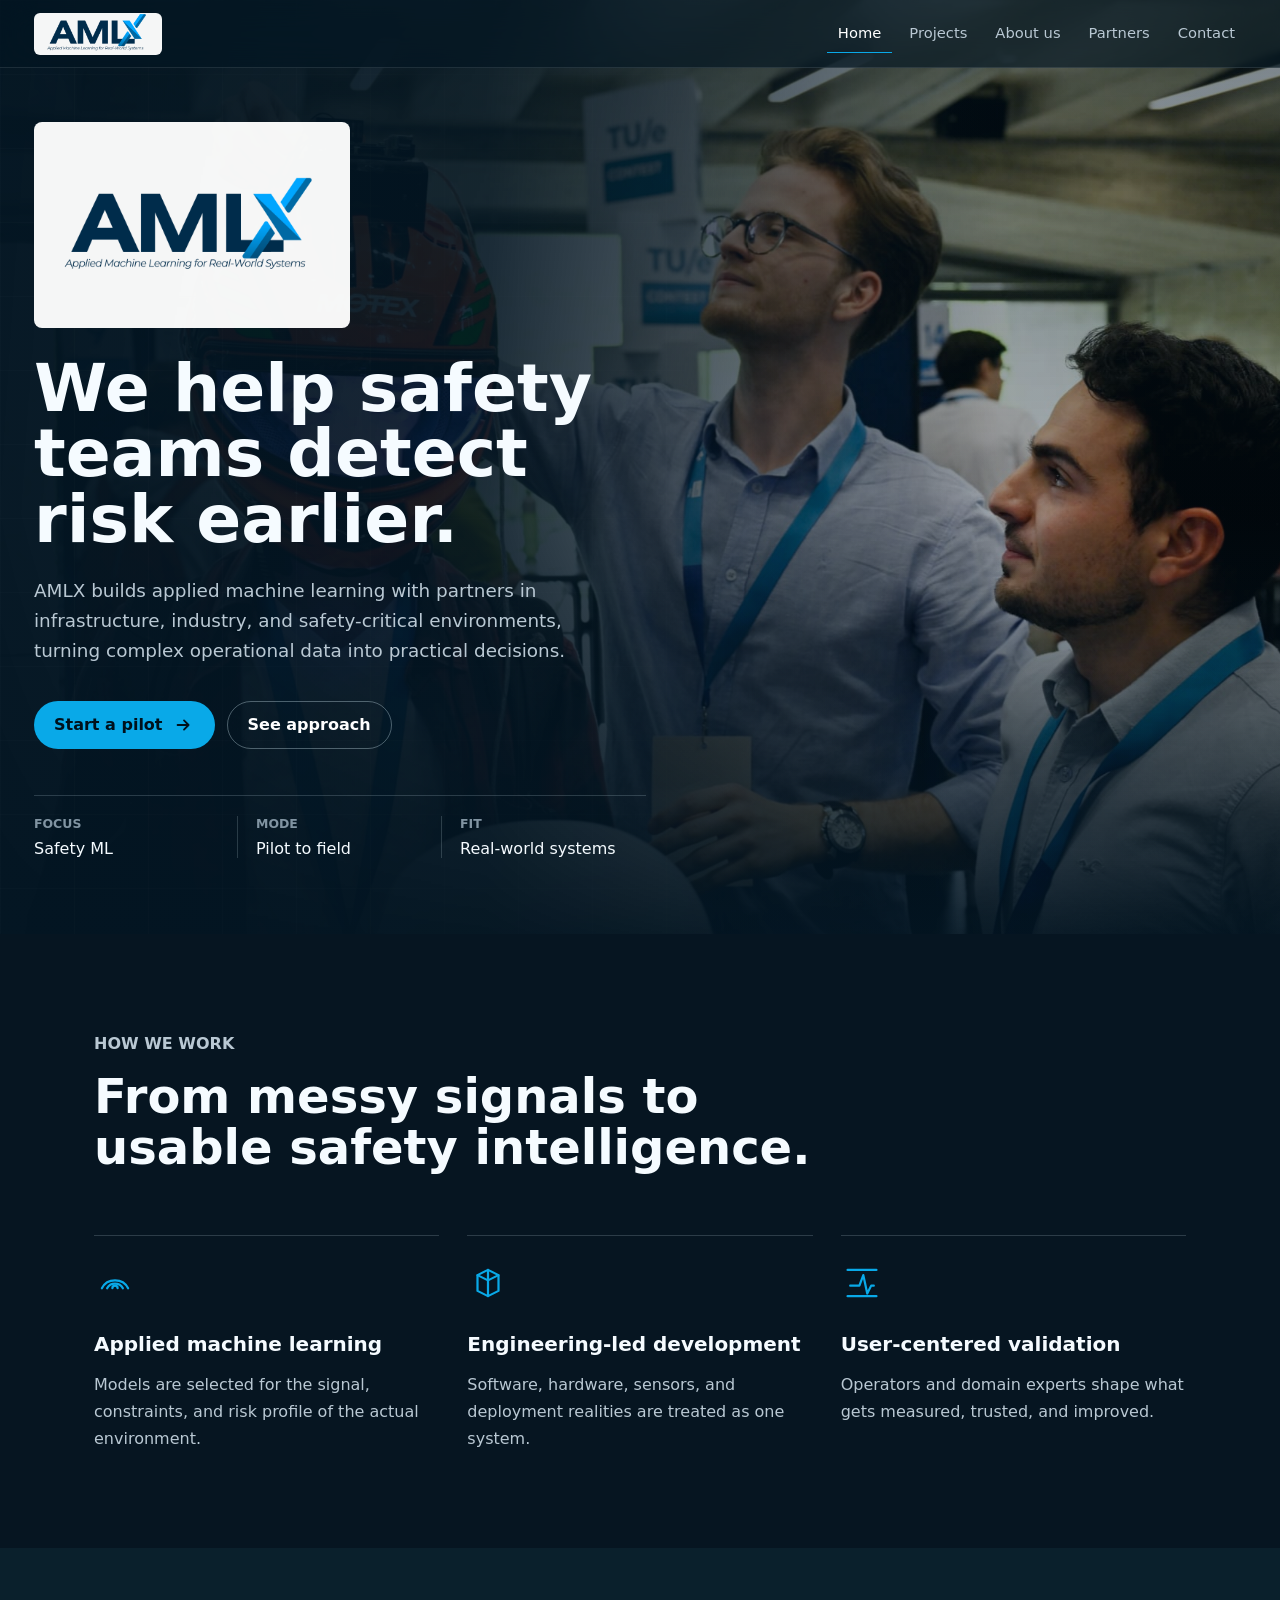
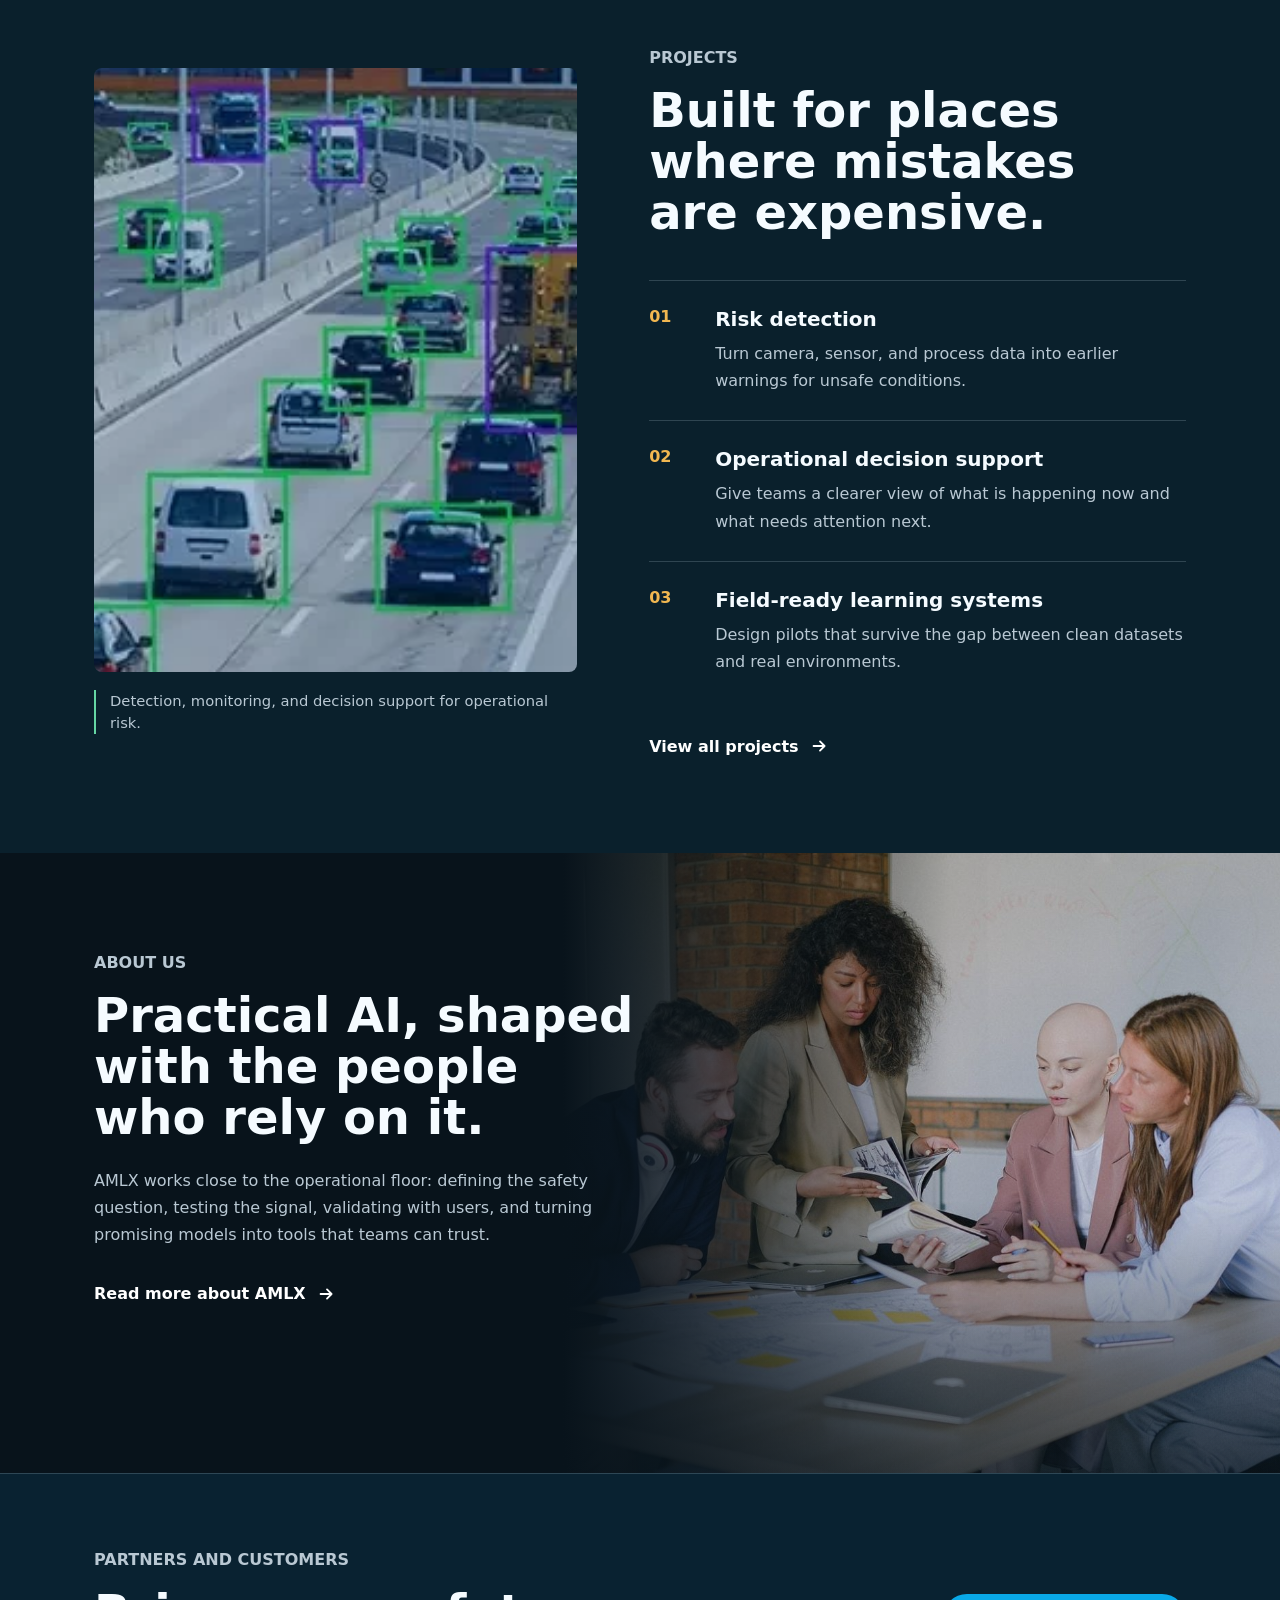
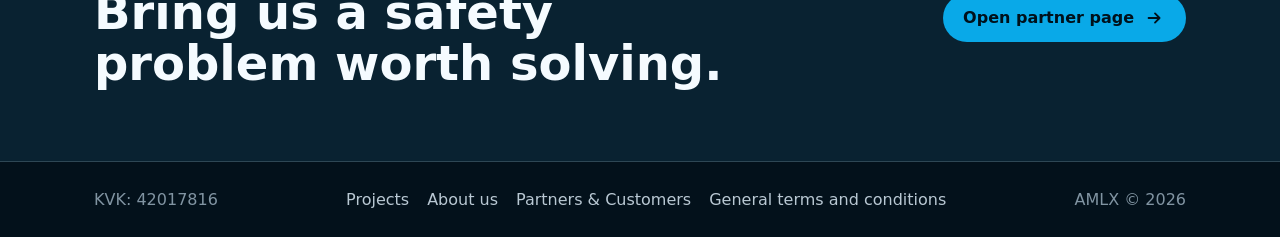
==== index.html @ 36813e6c "Initial website upload" ====
<!doctype html>
<html lang="en">
  <head>
    <meta charset="utf-8" />
    <meta name="viewport" content="width=device-width, initial-scale=1" />
    <title>AMLX - Applied machine learning for real-world systems</title>
    <meta
      name="description"
      content="AMLX helps infrastructure, industry, and safety teams turn operational data into practical machine learning systems."
    />
    <link rel="icon" href="assets/amlx-logo.png" type="image/png" />
    <link rel="stylesheet" href="styles.css?v=4" />
  </head>
  <body>
    <header class="site-header" data-header>
      <a class="brand" href="index.html" aria-label="AMLX home">
        <span class="brand__matte">
          <img src="assets/amlx-logo.png" alt="AMLX" />
        </span>
      </a>
      <nav class="site-nav" aria-label="Primary navigation">
        <a class="is-active" href="index.html">Home</a>
        <a href="projects.html">Projects</a>
        <a href="about.html">About us</a>
        <a href="partners.html">Partners</a>
        <a href="partners.html#contact">Contact</a>
      </nav>
      <a class="mobile-partner-link" href="partners.html">Partners</a>
    </header>

    <main>
      <section class="hero" aria-labelledby="hero-title">
        <div class="hero__media" data-hero-media></div>
        <div class="hero__shade"></div>
        <div class="hero__scan" aria-hidden="true"></div>

        <div class="hero__content">
          <div class="hero__logo" data-reveal>
            <img src="assets/amlx-logo.png" alt="AMLX - Applied Machine Learning for Real-World Systems" />
          </div>
          <h1 id="hero-title" data-reveal>We help safety teams detect risk earlier.</h1>
          <p class="hero__mission" data-reveal>
            AMLX builds applied machine learning with partners in infrastructure, industry, and
            safety-critical environments, turning complex operational data into practical decisions.
          </p>
          <div class="hero__actions" data-reveal>
            <a class="button button--primary" href="partners.html">
              Start a pilot
              <svg aria-hidden="true" viewBox="0 0 24 24">
                <path d="M5 12h12m-5-5 5 5-5 5" />
              </svg>
            </a>
            <a class="button button--ghost" href="#work">See approach</a>
          </div>
          <dl class="hero__proof" data-reveal>
            <div>
              <dt>Focus</dt>
              <dd>Safety ML</dd>
            </div>
            <div>
              <dt>Mode</dt>
              <dd>Pilot to field</dd>
            </div>
            <div>
              <dt>Fit</dt>
              <dd>Real-world systems</dd>
            </div>
          </dl>
        </div>
      </section>

      <section class="section section--work" id="work" aria-labelledby="work-title">
        <div class="section__inner">
          <div class="section__heading" data-reveal>
            <p class="eyebrow">How we work</p>
            <h2 id="work-title">From messy signals to usable safety intelligence.</h2>
          </div>

          <div class="principles">
            <article class="principle" data-reveal>
              <div class="principle__icon" aria-hidden="true">
                <svg viewBox="0 0 32 32">
                  <path d="M6 20c4-8 16-8 20 0" />
                  <path d="M10 20c2.4-4.8 9.6-4.8 12 0" />
                  <path d="M14 20a2 2 0 0 1 4 0" />
                </svg>
              </div>
              <h3>Applied machine learning</h3>
              <p>Models are selected for the signal, constraints, and risk profile of the actual environment.</p>
            </article>

            <article class="principle" data-reveal>
              <div class="principle__icon" aria-hidden="true">
                <svg viewBox="0 0 32 32">
                  <path d="M8 22V10l8-4 8 4v12l-8 4-8-4Z" />
                  <path d="M16 6v20" />
                  <path d="m8 10 8 4 8-4" />
                </svg>
              </div>
              <h3>Engineering-led development</h3>
              <p>Software, hardware, sensors, and deployment realities are treated as one system.</p>
            </article>

            <article class="principle" data-reveal>
              <div class="principle__icon" aria-hidden="true">
                <svg viewBox="0 0 32 32">
                  <path d="M7 18h7l3-8 3 14 3-6h2" />
                  <path d="M5 26h22" />
                  <path d="M5 6h22" />
                </svg>
              </div>
              <h3>User-centered validation</h3>
              <p>Operators and domain experts shape what gets measured, trusted, and improved.</p>
            </article>
          </div>
        </div>
      </section>

      <section class="section section--systems" id="projects" aria-labelledby="projects-title">
        <div class="section__inner systems-grid">
          <figure class="systems-visual" data-reveal>
            <img src="assets/road-detection.webp" alt="Traffic scene with machine-learning object detection boxes" />
            <figcaption>Detection, monitoring, and decision support for operational risk.</figcaption>
          </figure>

          <div class="systems-copy">
            <p class="eyebrow" data-reveal>Projects</p>
            <h2 id="projects-title" data-reveal>Built for places where mistakes are expensive.</h2>
            <div class="system-list">
              <article data-reveal>
                <span>01</span>
                <div>
                  <h3>Risk detection</h3>
                  <p>Turn camera, sensor, and process data into earlier warnings for unsafe conditions.</p>
                </div>
              </article>
              <article data-reveal>
                <span>02</span>
                <div>
                  <h3>Operational decision support</h3>
                  <p>Give teams a clearer view of what is happening now and what needs attention next.</p>
                </div>
              </article>
              <article data-reveal>
                <span>03</span>
                <div>
                  <h3>Field-ready learning systems</h3>
                  <p>Design pilots that survive the gap between clean datasets and real environments.</p>
                </div>
              </article>
            </div>
            <div class="section-link" data-reveal>
              <a href="projects.html">
                View all projects
                <svg aria-hidden="true" viewBox="0 0 24 24">
                  <path d="M5 12h12m-5-5 5 5-5 5" />
                </svg>
              </a>
            </div>
          </div>
        </div>
      </section>

      <section class="section section--about" id="about" aria-labelledby="about-title">
        <div class="about-media" data-reveal>
          <img src="assets/team-workshop.jpg" alt="Team reviewing project material around a table" />
        </div>
        <div class="section__inner about-copy">
          <p class="eyebrow" data-reveal>About us</p>
          <h2 id="about-title" data-reveal>Practical AI, shaped with the people who rely on it.</h2>
          <p data-reveal>
            AMLX works close to the operational floor: defining the safety question, testing the signal,
            validating with users, and turning promising models into tools that teams can trust.
          </p>
          <div class="section-link" data-reveal>
            <a href="about.html">
              Read more about AMLX
              <svg aria-hidden="true" viewBox="0 0 24 24">
                <path d="M5 12h12m-5-5 5 5-5 5" />
              </svg>
            </a>
          </div>
        </div>
      </section>

      <section class="section section--cta" aria-labelledby="cta-title">
        <div class="section__inner cta-row" data-reveal>
          <div>
            <p class="eyebrow">Partners and customers</p>
            <h2 id="cta-title">Bring us a safety problem worth solving.</h2>
          </div>
          <a class="button button--primary" href="partners.html">
            Open partner page
            <svg aria-hidden="true" viewBox="0 0 24 24">
              <path d="M5 12h12m-5-5 5 5-5 5" />
            </svg>
          </a>
        </div>
      </section>
    </main>

    <footer class="site-footer">
      <div class="footer__inner">
        <p>KVK: 42017816</p>
        <nav aria-label="Footer navigation">
          <a href="projects.html">Projects</a>
          <a href="about.html">About us</a>
          <a href="partners.html">Partners & Customers</a>
          <a href="https://amlx.nl/wp-content/uploads/go-x/u/ba1bdc76-27a0-4591-be7f-040c24e2b5a5/AMLX-general-terms-and-conditions.pdf">General terms and conditions</a>
        </nav>
        <p>AMLX © 2026</p>
      </div>
    </footer>

    <script src="script.js?v=4"></script>
  </body>
</html>
---- styles.css ----
:root {
  --ink: #f5fbff;
  --muted: #b9c8d3;
  --quiet: #8194a2;
  --navy: #031522;
  --deep: #061a28;
  --panel: #0b2332;
  --panel-strong: #0f2e3e;
  --line: rgba(214, 236, 246, 0.18);
  --line-strong: rgba(214, 236, 246, 0.34);
  --cyan: #09a9e8;
  --cyan-dark: #0274a8;
  --green: #65d6a4;
  --amber: #f1b751;
  --white: #ffffff;
  --header-height: 68px;
  --header-small: 52px;
}

* {
  box-sizing: border-box;
}

html {
  scroll-behavior: smooth;
}

body {
  margin: 0;
  background: var(--navy);
  color: var(--ink);
  font-family: "Segoe UI", Inter, ui-sans-serif, system-ui, -apple-system, BlinkMacSystemFont, sans-serif;
  letter-spacing: 0;
  overflow-x: hidden;
}

img,
svg {
  display: block;
}

img {
  max-width: 100%;
}

a {
  color: inherit;
  text-decoration: none;
}

button,
input,
select,
textarea {
  font: inherit;
  letter-spacing: 0;
}

button {
  border: 0;
}

:focus-visible {
  outline: 2px solid var(--green);
  outline-offset: 4px;
}

.site-header {
  align-items: center;
  backdrop-filter: blur(18px);
  background: rgba(3, 21, 34, 0.64);
  border-bottom: 1px solid rgba(255, 255, 255, 0.1);
  display: flex;
  gap: 24px;
  height: var(--header-height);
  justify-content: space-between;
  left: 0;
  padding: 10px 34px;
  position: fixed;
  right: 0;
  top: 0;
  transition: height 220ms ease, padding 220ms ease, background 220ms ease;
  z-index: 20;
}

.site-header.is-scrolled {
  background: rgba(3, 21, 34, 0.92);
  height: var(--header-small);
  padding-bottom: 6px;
  padding-top: 6px;
}

.brand {
  align-items: center;
  display: inline-flex;
  flex: 0 0 auto;
}

.brand__matte {
  align-items: center;
  background: rgba(255, 255, 255, 0.96);
  border-radius: 6px;
  display: inline-flex;
  height: 42px;
  justify-content: center;
  overflow: hidden;
  padding: 5px 8px;
  transition: height 220ms ease, width 220ms ease;
  width: 128px;
}

.site-header.is-scrolled .brand__matte {
  height: 34px;
  width: 104px;
}

.brand img {
  height: auto;
  width: 112px;
}

.site-header.is-scrolled .brand img {
  width: 92px;
}

.site-nav {
  align-items: center;
  display: flex;
  gap: 6px;
  white-space: nowrap;
}

.site-nav a {
  border-bottom: 1px solid transparent;
  color: var(--muted);
  font-size: 0.92rem;
  line-height: 1;
  padding: 12px 11px;
  transition: color 180ms ease, border-color 180ms ease, background 180ms ease;
}

.site-nav a:hover,
.site-nav a.is-active {
  border-color: var(--cyan);
  color: var(--white);
}

.mobile-partner-link {
  display: none;
}

.hero {
  isolation: isolate;
  min-height: 84svh;
  overflow: hidden;
  position: relative;
}

.hero__media,
.subhero__media {
  background-image: url("assets/hero-safety-ml.jpg");
  background-position: 47% 42%;
  background-size: cover;
  inset: 0;
  position: absolute;
  transform: translate3d(0, var(--hero-shift, 0), 0) scale(1.03);
  transition: transform 80ms linear;
  z-index: -3;
}

.hero__shade,
.subhero__shade {
  background:
    linear-gradient(90deg, rgba(3, 21, 34, 0.98) 0%, rgba(3, 21, 34, 0.88) 38%, rgba(3, 21, 34, 0.28) 78%),
    linear-gradient(0deg, rgba(3, 21, 34, 0.9) 0%, rgba(3, 21, 34, 0.1) 45%, rgba(3, 21, 34, 0.36) 100%);
  inset: 0;
  position: absolute;
  z-index: -2;
}

.hero__scan {
  background-image:
    linear-gradient(rgba(255, 255, 255, 0.08) 1px, transparent 1px),
    linear-gradient(90deg, rgba(255, 255, 255, 0.08) 1px, transparent 1px);
  background-size: 74px 74px;
  inset: 0;
  mask-image: linear-gradient(90deg, black 0%, transparent 74%);
  opacity: 0.18;
  position: absolute;
  z-index: -1;
}

.hero__content {
  box-sizing: border-box;
  max-width: 680px;
  min-width: 0;
  padding: 122px 34px 76px;
  width: 100%;
}

.hero__logo {
  background: rgba(255, 255, 255, 0.96);
  border-radius: 8px;
  display: inline-flex;
  margin-bottom: 28px;
  padding: 15px 18px 12px;
}

.hero__logo img {
  width: 280px;
}

h1,
h2,
h3,
p {
  margin: 0;
}

h1,
h2,
h3 {
  text-wrap: balance;
}

.hero h1 {
  font-size: 4.15rem;
  line-height: 0.98;
  max-width: 650px;
}

.hero__mission {
  color: var(--muted);
  font-size: 1.15rem;
  line-height: 1.65;
  margin-top: 24px;
  max-width: min(580px, 100%);
}

.hero__actions {
  display: flex;
  flex-wrap: wrap;
  gap: 12px;
  margin-top: 34px;
}

.button {
  align-items: center;
  border-radius: 999px;
  box-sizing: border-box;
  cursor: pointer;
  display: inline-flex;
  font-weight: 700;
  gap: 10px;
  justify-content: center;
  min-height: 48px;
  min-width: 148px;
  padding: 0 20px;
  transition: background 180ms ease, border-color 180ms ease, color 180ms ease, transform 180ms ease;
}

.button svg {
  height: 22px;
  width: 22px;
}

.button svg path {
  fill: none;
  stroke: currentColor;
  stroke-linecap: round;
  stroke-linejoin: round;
  stroke-width: 2;
}

.button:hover {
  transform: translateY(-2px);
}

.button--primary {
  background: var(--cyan);
  color: #00111b;
}

.button--primary:hover {
  background: var(--green);
}

.button--ghost {
  border: 1px solid var(--line-strong);
  color: var(--white);
}

.button--ghost:hover {
  background: rgba(255, 255, 255, 0.08);
  border-color: var(--green);
}

.hero__proof {
  border-top: 1px solid var(--line);
  display: grid;
  gap: 0;
  grid-template-columns: repeat(3, 1fr);
  margin: 46px 0 0;
  max-width: 620px;
  padding: 20px 0 0;
}

.hero__proof div {
  border-right: 1px solid var(--line);
  padding-right: 18px;
}

.hero__proof div + div {
  padding-left: 18px;
}

.hero__proof div:last-child {
  border-right: 0;
}

.hero__proof dt {
  color: var(--quiet);
  font-size: 0.78rem;
  font-weight: 700;
  margin-bottom: 8px;
  text-transform: uppercase;
}

.hero__proof dd {
  color: var(--ink);
  font-size: 1rem;
  margin: 0;
}

.section {
  position: relative;
}

.section__inner {
  box-sizing: border-box;
  margin: 0 auto;
  max-width: 1160px;
  min-width: 0;
  padding: 96px 34px;
}

.section__heading {
  max-width: 720px;
}

.eyebrow {
  color: var(--green);
  font-size: 0.78rem;
  font-weight: 800;
  margin-bottom: 14px;
  text-transform: uppercase;
}

.section h2,
.subhero h1 {
  font-size: 3rem;
  line-height: 1.06;
}

.section h3 {
  font-size: 1.25rem;
  line-height: 1.25;
}

.section p,
.subhero p {
  color: var(--muted);
  font-size: 1rem;
  line-height: 1.7;
}

.section--work {
  background: #061521;
}

.principles {
  display: grid;
  gap: 28px;
  grid-template-columns: repeat(3, 1fr);
  margin-top: 62px;
}

.principle {
  border-top: 1px solid var(--line);
  padding-top: 26px;
}

.principle__icon {
  align-items: center;
  color: var(--cyan);
  display: flex;
  height: 42px;
  margin-bottom: 28px;
  width: 42px;
}

.principle__icon svg {
  height: 42px;
  width: 42px;
}

.principle__icon path {
  fill: none;
  stroke: currentColor;
  stroke-linecap: round;
  stroke-linejoin: round;
  stroke-width: 1.7;
}

.principle h3 {
  margin-bottom: 14px;
}

.section--systems {
  background: #0a202c;
}

.systems-grid {
  align-items: center;
  display: grid;
  gap: 72px;
  grid-template-columns: minmax(300px, 0.9fr) minmax(360px, 1fr);
}

.systems-visual {
  margin: 0;
}

.systems-visual img {
  aspect-ratio: 4 / 5;
  border-radius: 8px;
  object-fit: cover;
  width: 100%;
}

.systems-visual figcaption {
  border-left: 2px solid var(--green);
  color: var(--muted);
  font-size: 0.92rem;
  line-height: 1.5;
  margin-top: 18px;
  padding-left: 14px;
}

.systems-copy h2 {
  max-width: 650px;
}

.section-link {
  margin-top: 34px;
}

.section-link a {
  align-items: center;
  color: var(--white);
  display: inline-flex;
  font-weight: 700;
  gap: 10px;
}

.section-link a:hover {
  color: var(--green);
}

.section-link svg {
  height: 22px;
  width: 22px;
}

.section-link svg path {
  fill: none;
  stroke: currentColor;
  stroke-linecap: round;
  stroke-linejoin: round;
  stroke-width: 2;
}

.system-list {
  border-top: 1px solid var(--line);
  margin-top: 42px;
}

.system-list article {
  display: grid;
  gap: 24px;
  grid-template-columns: 42px 1fr;
  padding: 26px 0;
}

.system-list article + article {
  border-top: 1px solid var(--line);
}

.system-list span {
  color: var(--amber);
  font-weight: 800;
}

.system-list h3 {
  margin-bottom: 8px;
}

.section--about {
  background: #08131b;
  min-height: 620px;
  overflow: hidden;
}

.about-media {
  inset: 0 0 0 44%;
  position: absolute;
}

.about-media::after {
  background:
    linear-gradient(90deg, #08131b 0%, rgba(8, 19, 27, 0.76) 18%, rgba(8, 19, 27, 0.16) 54%),
    linear-gradient(0deg, rgba(8, 19, 27, 0.72), transparent 44%);
  content: "";
  inset: 0;
  position: absolute;
}

.about-media img {
  height: 100%;
  object-fit: cover;
  width: 100%;
}

.about-copy {
  max-width: 1160px;
  position: relative;
}

.about-copy h2,
.about-copy p {
  max-width: 550px;
}

.about-copy p:not(.eyebrow) {
  margin-top: 24px;
}

.section--cta {
  background: #092231;
  border-bottom: 1px solid var(--line);
  border-top: 1px solid var(--line);
}

.cta-row {
  align-items: center;
  display: flex;
  gap: 36px;
  justify-content: space-between;
  padding-bottom: 72px;
  padding-top: 72px;
}

.cta-row h2 {
  max-width: 700px;
}

.site-footer {
  background: #03111b;
  color: var(--quiet);
}

.footer__inner {
  align-items: center;
  display: flex;
  gap: 22px;
  justify-content: space-between;
  margin: 0 auto;
  max-width: 1160px;
  padding: 28px 34px;
}

.site-footer nav {
  display: flex;
  flex-wrap: wrap;
  gap: 18px;
  justify-content: center;
}

.site-footer a {
  color: var(--muted);
  transition: color 180ms ease;
}

.site-footer a:hover {
  color: var(--white);
}

.subhero {
  isolation: isolate;
  min-height: 78svh;
  overflow: hidden;
  position: relative;
}

.subhero__media {
  background-image: url("assets/lab-engineering.jpg");
  background-position: center;
}

.subhero__media--projects {
  background-image: url("assets/projects-header.jpg");
  background-position: center;
}

.subhero__media--about {
  background-image: url("assets/about-stage-award.jpg");
  background-position: center 18%;
}

.subhero__content {
  box-sizing: border-box;
  min-width: 0;
  padding-top: 154px;
  position: relative;
}

.subhero__content p:not(.eyebrow) {
  max-width: 620px;
  margin-top: 24px;
}

.section--partner-fit {
  background: #061521;
}

.section--project-cases,
.section--story {
  background: #061521;
}

.case-list {
  display: grid;
  gap: 54px;
  margin-top: 56px;
}

.case-block {
  align-items: center;
  border-top: 1px solid var(--line);
  display: grid;
  gap: 38px;
  grid-template-columns: minmax(320px, 0.92fr) minmax(360px, 1fr);
  padding-top: 32px;
}

.case-block--reverse .case-block__media {
  order: 2;
}

.case-block--reverse .case-block__copy {
  order: 1;
}

.case-block__media img,
.story-media img {
  border-radius: 8px;
  object-fit: cover;
  width: 100%;
}

.case-block__media img {
  aspect-ratio: 4 / 3;
}

.case-thumbs {
  display: grid;
  gap: 12px;
  grid-template-columns: repeat(3, 1fr);
  margin-top: 14px;
}

.case-thumbs img {
  aspect-ratio: 4 / 3;
  border-radius: 6px;
  object-fit: cover;
}

.case-block__copy h3 {
  font-size: 2rem;
  line-height: 1.08;
  margin-bottom: 18px;
}

.case-block__copy p + p {
  margin-top: 14px;
}

.story-grid {
  align-items: center;
  display: grid;
  gap: 56px;
  grid-template-columns: minmax(360px, 1fr) minmax(320px, 0.82fr);
}

.story-copy h2 {
  margin-bottom: 22px;
}

.story-copy p + p {
  margin-top: 16px;
}

.story-media img {
  aspect-ratio: 4 / 5;
}

.section--team {
  background: #0a202c;
}

.section--team-award {
  background-image:
    linear-gradient(0deg, rgba(10, 32, 44, 0.82), rgba(10, 32, 44, 0.82)),
    url("assets/about-stage-award.jpg");
  background-position: center;
  background-size: cover;
}

.bio-grid {
  display: grid;
  gap: 26px;
  grid-template-columns: repeat(2, 1fr);
  margin-top: 56px;
}

.bio-card {
  background: rgba(255, 255, 255, 0.04);
  border: 1px solid var(--line);
  border-radius: 8px;
  padding: 28px;
}

.bio-card__photo {
  aspect-ratio: 4 / 4.6;
  border-radius: 8px;
  margin-bottom: 22px;
  max-width: 220px;
  overflow: hidden;
}

.bio-card__photo img {
  height: 100%;
  object-fit: cover;
  width: 100%;
}

.bio-card h3 {
  margin-bottom: 8px;
}

.bio-role {
  color: var(--green);
  font-weight: 700;
}

.bio-meta {
  color: var(--quiet);
  font-size: 0.94rem;
  margin: 10px 0 18px;
}

.fit-grid {
  display: grid;
  gap: 26px;
  grid-template-columns: repeat(2, 1fr);
  margin-top: 56px;
}

.fit-panel {
  border-left: 2px solid var(--cyan);
  border-top: 1px solid var(--line);
  min-height: 210px;
  padding: 28px 28px 18px;
}

.fit-panel:nth-child(2) {
  border-left-color: var(--green);
}

.fit-panel h3 {
  margin-bottom: 16px;
}

.section--contact {
  background: #0a202c;
}

.contact-grid {
  align-items: start;
  display: grid;
  gap: 64px;
  grid-template-columns: minmax(300px, 0.85fr) minmax(380px, 1.15fr);
}

.contact-copy {
  position: sticky;
  top: 96px;
}

.contact-copy h2 {
  margin-bottom: 24px;
}

.contact-form {
  background: rgba(255, 255, 255, 0.055);
  border: 1px solid var(--line);
  border-radius: 8px;
  display: grid;
  gap: 18px;
  grid-template-columns: repeat(2, 1fr);
  padding: 28px;
}

.contact-form label {
  display: grid;
  gap: 8px;
}

.contact-form label span {
  color: var(--muted);
  font-size: 0.9rem;
}

.contact-form input,
.contact-form select,
.contact-form textarea {
  background: rgba(3, 21, 34, 0.72);
  border: 1px solid rgba(214, 236, 246, 0.24);
  border-radius: 6px;
  color: var(--white);
  min-height: 48px;
  padding: 12px 13px;
  transition: border-color 180ms ease, background 180ms ease;
  width: 100%;
}

.contact-form textarea {
  min-height: 152px;
  resize: vertical;
}

.contact-form input:focus,
.contact-form select:focus,
.contact-form textarea:focus {
  background: rgba(3, 21, 34, 0.9);
  border-color: var(--green);
  outline: 0;
}

.form-full {
  grid-column: 1 / -1;
}

.consent {
  align-items: start;
  display: grid;
  gap: 12px;
  grid-template-columns: 18px 1fr;
}

.consent input {
  min-height: auto;
  margin: 4px 0 0;
  padding: 0;
}

.form-status {
  min-height: 24px;
}

[data-reveal] {
  opacity: 0;
  transform: translateY(22px);
  transition: opacity 620ms ease, transform 620ms ease;
}

.is-ready [data-reveal].is-visible {
  opacity: 1;
  transform: translateY(0);
}

.is-ready .hero__logo.is-visible {
  transition-delay: 80ms;
}

.is-ready .hero h1.is-visible {
  transition-delay: 160ms;
}

.is-ready .hero__mission.is-visible {
  transition-delay: 240ms;
}

.is-ready .hero__actions.is-visible,
.is-ready .hero__proof.is-visible {
  transition-delay: 320ms;
}

@media (prefers-reduced-motion: reduce) {
  *,
  *::before,
  *::after {
    animation-duration: 1ms !important;
    scroll-behavior: auto !important;
    transition-duration: 1ms !important;
  }

  .hero__media,
  .subhero__media {
    transform: none;
  }
}

@media (max-width: 980px) {
  .site-header {
    padding-left: 22px;
    padding-right: 22px;
  }

  .site-nav {
    gap: 0;
  }

  .site-nav a {
    font-size: 0.84rem;
    padding-left: 8px;
    padding-right: 8px;
  }

  .hero h1 {
    font-size: 3.1rem;
  }

  .section h2,
  .subhero h1 {
    font-size: 2.42rem;
  }

  .principles,
  .systems-grid,
  .contact-grid,
  .case-block,
  .story-grid,
  .bio-grid {
    grid-template-columns: 1fr;
  }

  .systems-grid {
    gap: 46px;
  }

  .case-block--reverse .case-block__media,
  .case-block--reverse .case-block__copy {
    order: initial;
  }

  .systems-visual img {
    aspect-ratio: 16 / 9;
  }

  .about-media {
    inset: 34% 0 0;
  }

  .about-media::after {
    background: linear-gradient(0deg, rgba(8, 19, 27, 0.9), rgba(8, 19, 27, 0.18));
  }

  .about-copy {
    padding-bottom: 360px;
  }

  .contact-copy {
    position: static;
  }
}

@media (max-width: 720px) {
  :root {
    --header-height: 58px;
    --header-small: 50px;
  }

  .site-header {
    gap: 10px;
    overflow: hidden;
    padding: 8px 14px;
  }

  .brand__matte {
    height: 36px;
    width: 94px;
  }

  .brand img {
    width: 82px;
  }

  .site-header.is-scrolled .brand__matte {
    height: 32px;
    width: 84px;
  }

  .site-header.is-scrolled .brand img {
    width: 74px;
  }

  .site-nav a {
    padding: 10px 7px;
  }

  .site-nav {
    display: none;
  }

  .mobile-partner-link {
    border-bottom: 1px solid transparent;
    color: var(--muted);
    display: inline-flex;
    font-size: 0.86rem;
    padding: 10px 4px;
    position: absolute;
    right: 14px;
    top: 8px;
  }

  .mobile-partner-link:hover,
  .mobile-partner-link.is-active {
    border-color: var(--cyan);
    color: var(--white);
  }

  .hero {
    min-height: 78svh;
  }

  .hero [data-reveal],
  .subhero [data-reveal] {
    opacity: 1;
    transform: none;
  }

  .hero__shade,
  .subhero__shade {
    background:
      linear-gradient(90deg, rgba(3, 21, 34, 0.98), rgba(3, 21, 34, 0.82)),
      linear-gradient(0deg, rgba(3, 21, 34, 0.92), rgba(3, 21, 34, 0.18));
  }

  .hero__content,
  .section__inner {
    padding-left: 20px;
    padding-right: 20px;
  }

  .hero__content {
    padding-bottom: 52px;
    padding-top: 92px;
  }

  .hero__logo {
    margin-bottom: 22px;
    padding: 11px 12px 9px;
  }

  .hero__logo img {
    width: 220px;
  }

  .hero h1 {
    font-size: 2.28rem;
    line-height: 1.05;
  }

  .hero__mission {
    font-size: 1rem;
    line-height: 1.58;
    margin-top: 18px;
    max-width: calc(100vw - 40px);
  }

  .hero__actions {
    align-items: stretch;
    flex-direction: column;
    margin-top: 24px;
    max-width: calc(100vw - 40px);
  }

  .button {
    max-width: 100%;
    width: 100%;
  }

  .hero__proof {
    display: none;
  }

  .section__inner {
    padding-bottom: 72px;
    padding-top: 72px;
  }

  .section h2,
  .subhero h1 {
    font-size: 2rem;
    line-height: 1.12;
  }

  .principles,
  .fit-grid,
  .bio-grid {
    grid-template-columns: 1fr;
    margin-top: 42px;
  }

  .case-list {
    gap: 42px;
    margin-top: 42px;
  }

  .case-block {
    gap: 24px;
    padding-top: 24px;
  }

  .case-block__copy h3 {
    font-size: 1.7rem;
  }

  .system-list article {
    grid-template-columns: 34px 1fr;
  }

  .cta-row {
    align-items: stretch;
    flex-direction: column;
    padding-bottom: 58px;
    padding-top: 58px;
  }

  .footer__inner {
    align-items: flex-start;
    flex-direction: column;
    padding: 26px 20px;
  }

  .site-footer nav {
    justify-content: flex-start;
  }

  .subhero {
    min-height: 70svh;
  }

  .subhero__content {
    padding-top: 118px;
  }

  .fit-panel {
    min-height: auto;
    padding-left: 20px;
    padding-right: 20px;
  }

  .contact-form {
    grid-template-columns: 1fr;
    padding: 20px;
  }
}

@media (max-width: 420px) {
  .site-nav a {
    font-size: 0.78rem;
    padding-left: 6px;
    padding-right: 6px;
  }

  .hero__logo img {
    width: 190px;
  }

  .hero h1 {
    font-size: 2.02rem;
  }
}
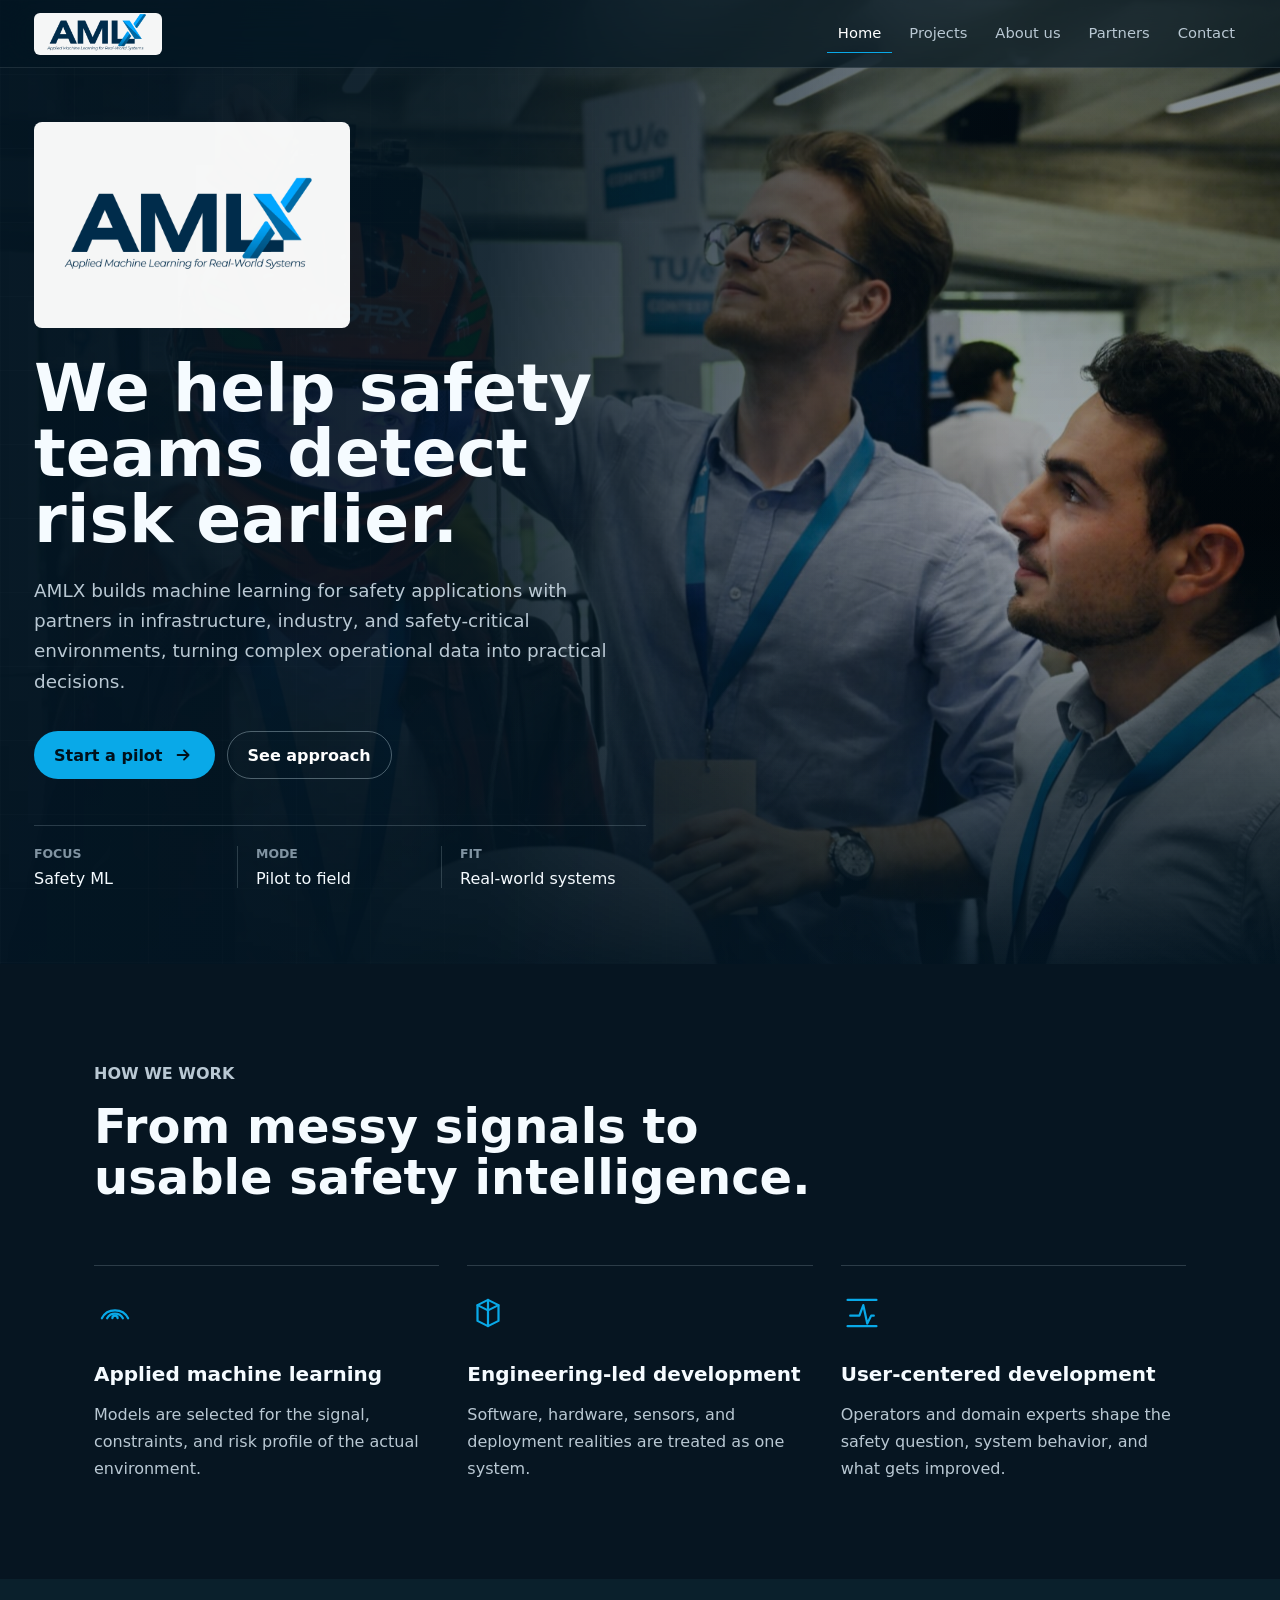
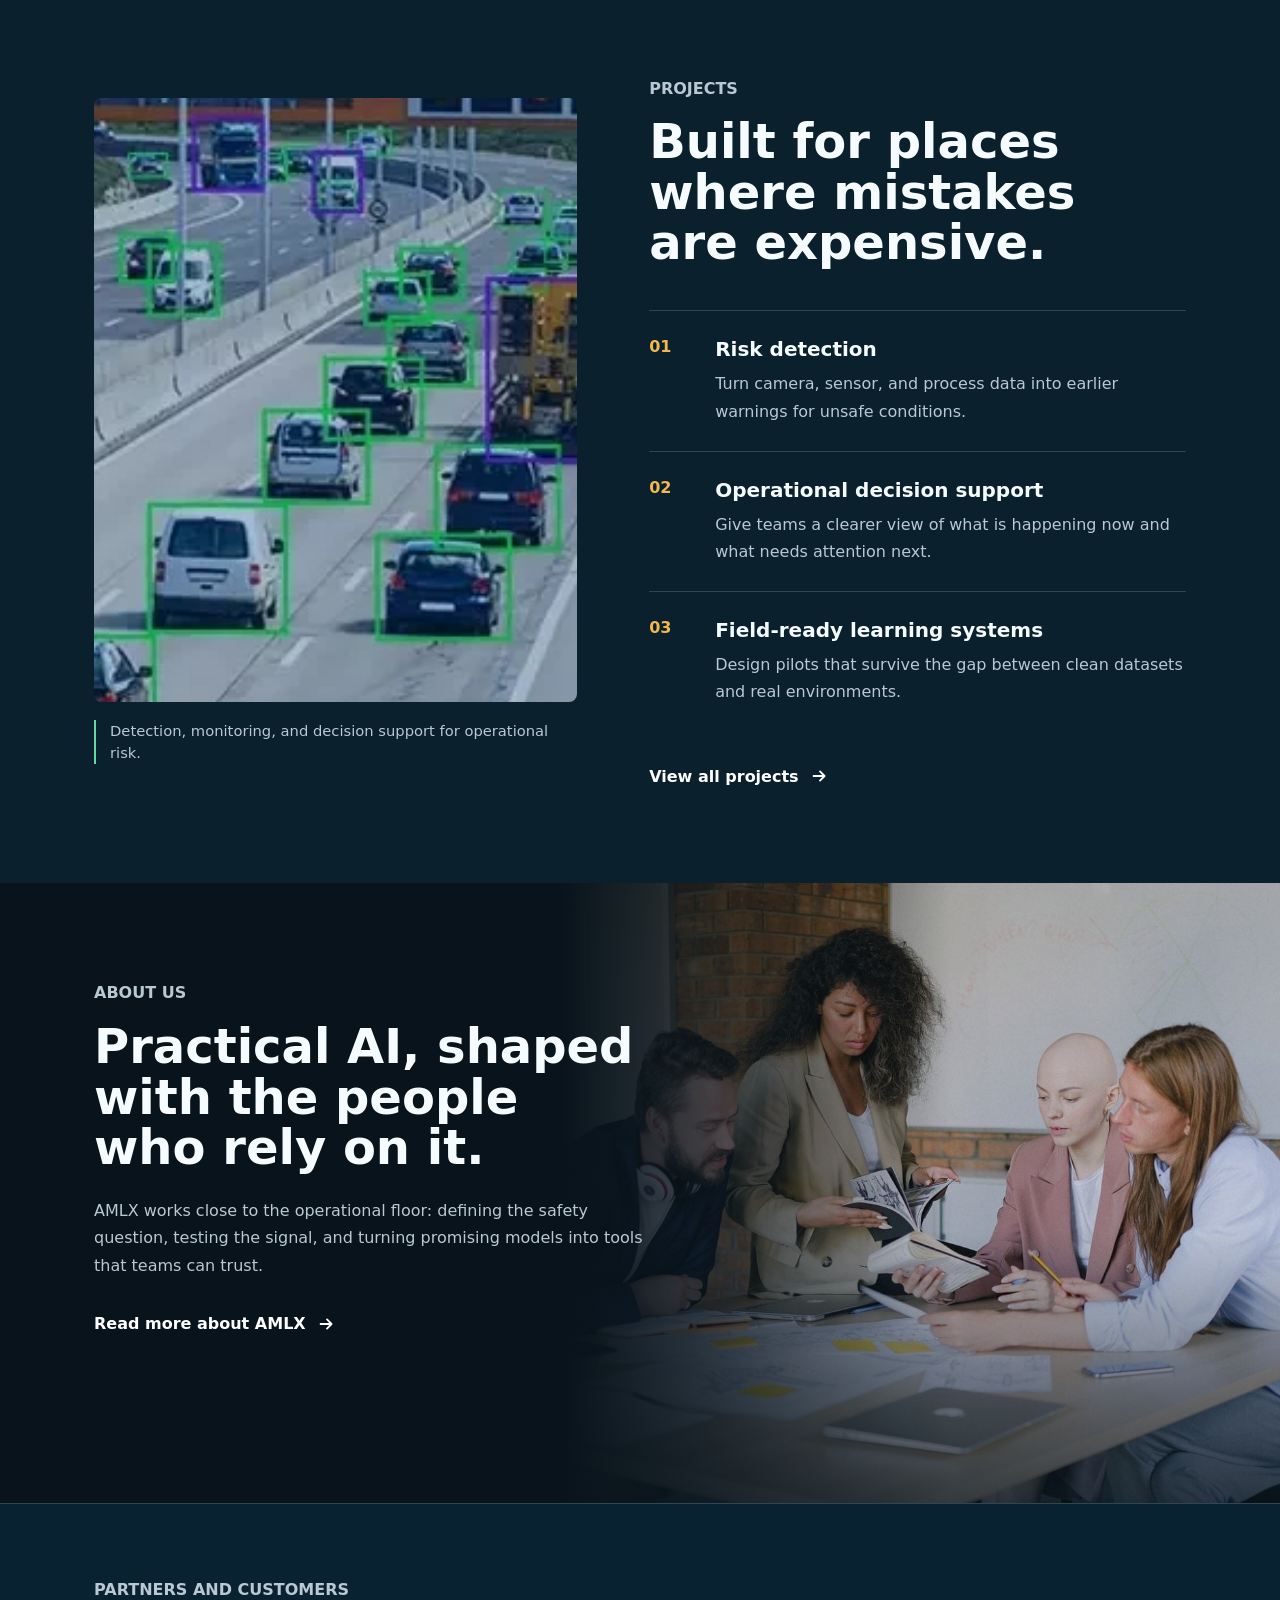
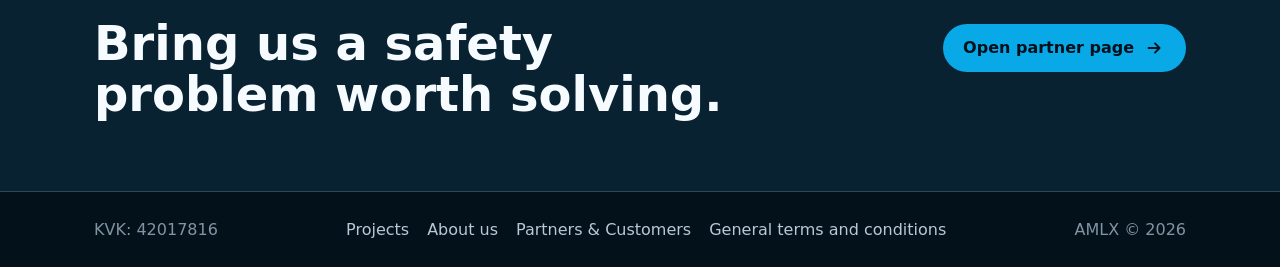
==== commit bf09f869: "partner correction" ====
--- a/index.html
+++ b/index.html
@@ -40,8 +40,8 @@
           </div>
           <h1 id="hero-title" data-reveal>We help safety teams detect risk earlier.</h1>
           <p class="hero__mission" data-reveal>
-            AMLX builds applied machine learning with partners in infrastructure, industry, and
-            safety-critical environments, turning complex operational data into practical decisions.
+            AMLX builds machine learning for safety applications with partners in infrastructure,
+            industry, and safety-critical environments, turning complex operational data into practical decisions.
           </p>
           <div class="hero__actions" data-reveal>
             <a class="button button--primary" href="partners.html">
@@ -109,8 +109,8 @@
                   <path d="M5 6h22" />
                 </svg>
               </div>
-              <h3>User-centered validation</h3>
-              <p>Operators and domain experts shape what gets measured, trusted, and improved.</p>
+              <h3>User-centered development</h3>
+              <p>Operators and domain experts shape the safety question, system behavior, and what gets improved.</p>
             </article>
           </div>
         </div>
@@ -170,7 +170,7 @@
           <h2 id="about-title" data-reveal>Practical AI, shaped with the people who rely on it.</h2>
           <p data-reveal>
             AMLX works close to the operational floor: defining the safety question, testing the signal,
-            validating with users, and turning promising models into tools that teams can trust.
+            and turning promising models into tools that teams can trust.
           </p>
           <div class="section-link" data-reveal>
             <a href="about.html">
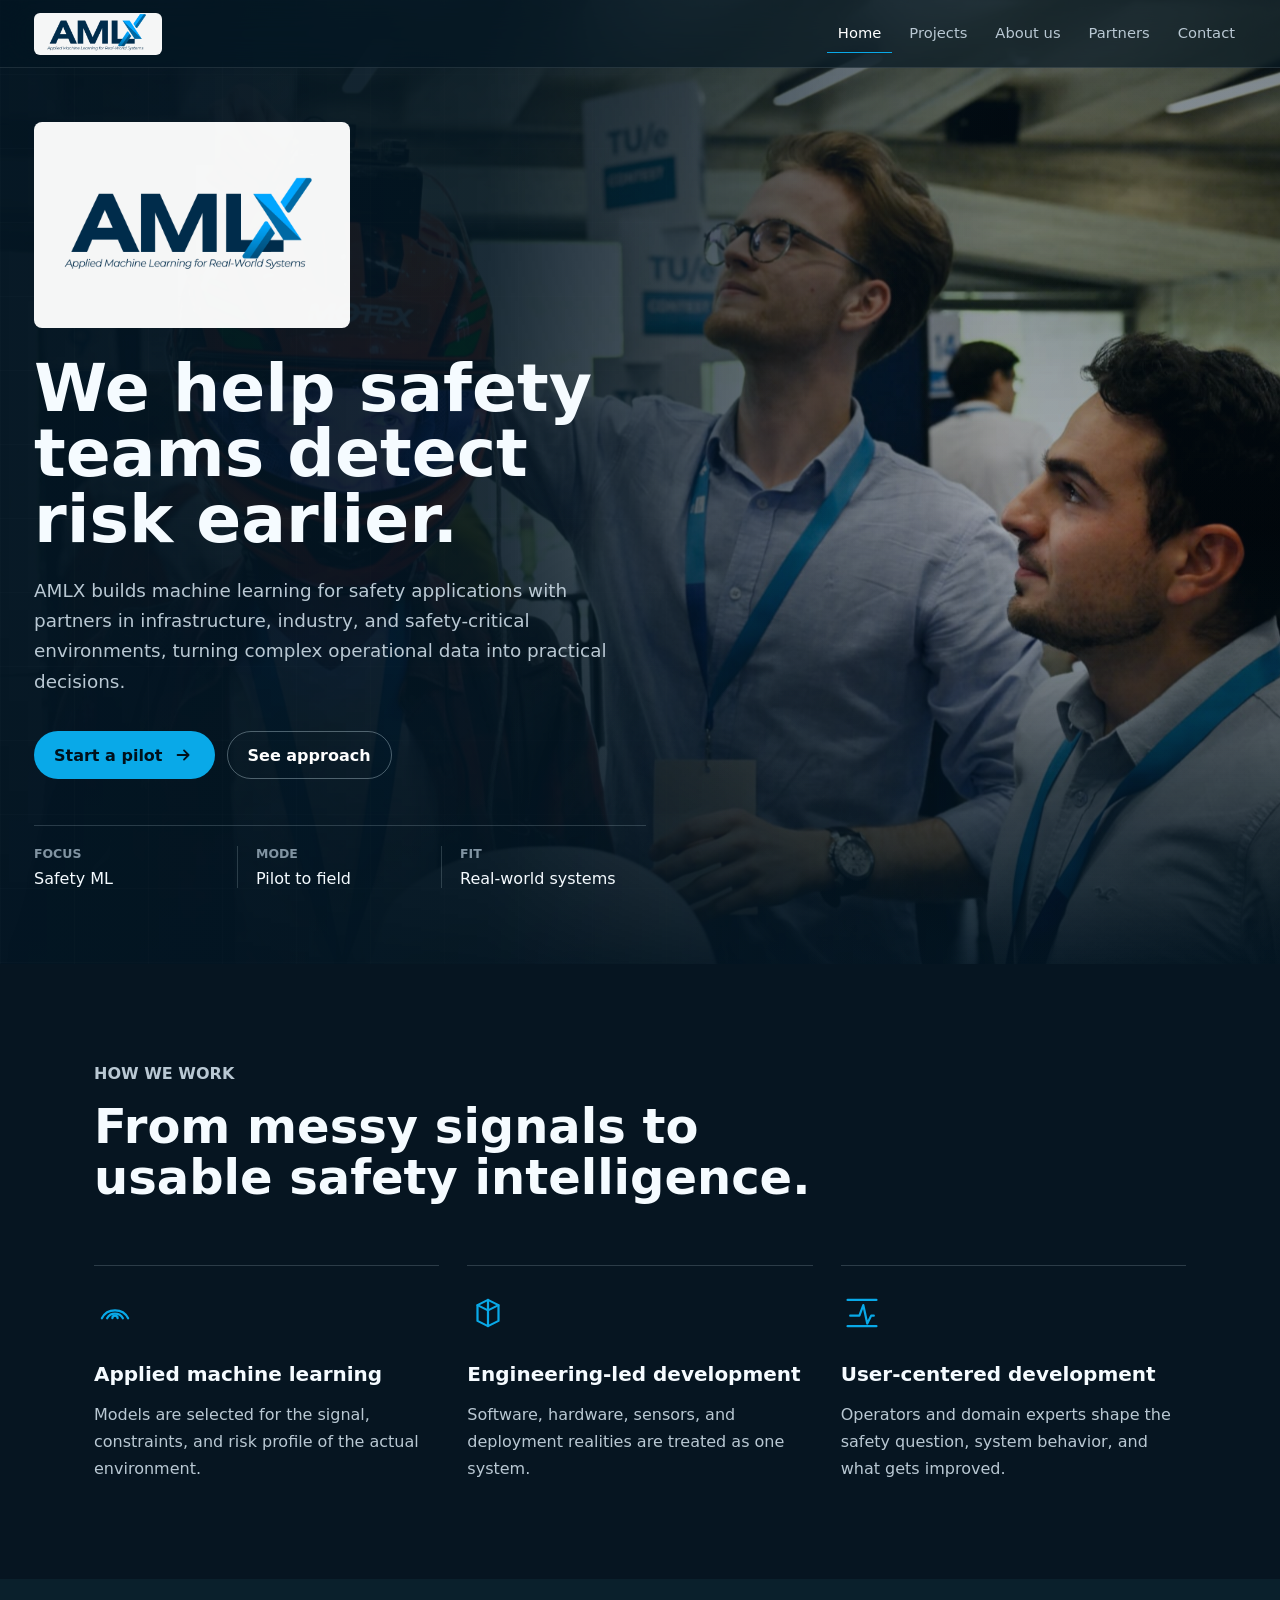
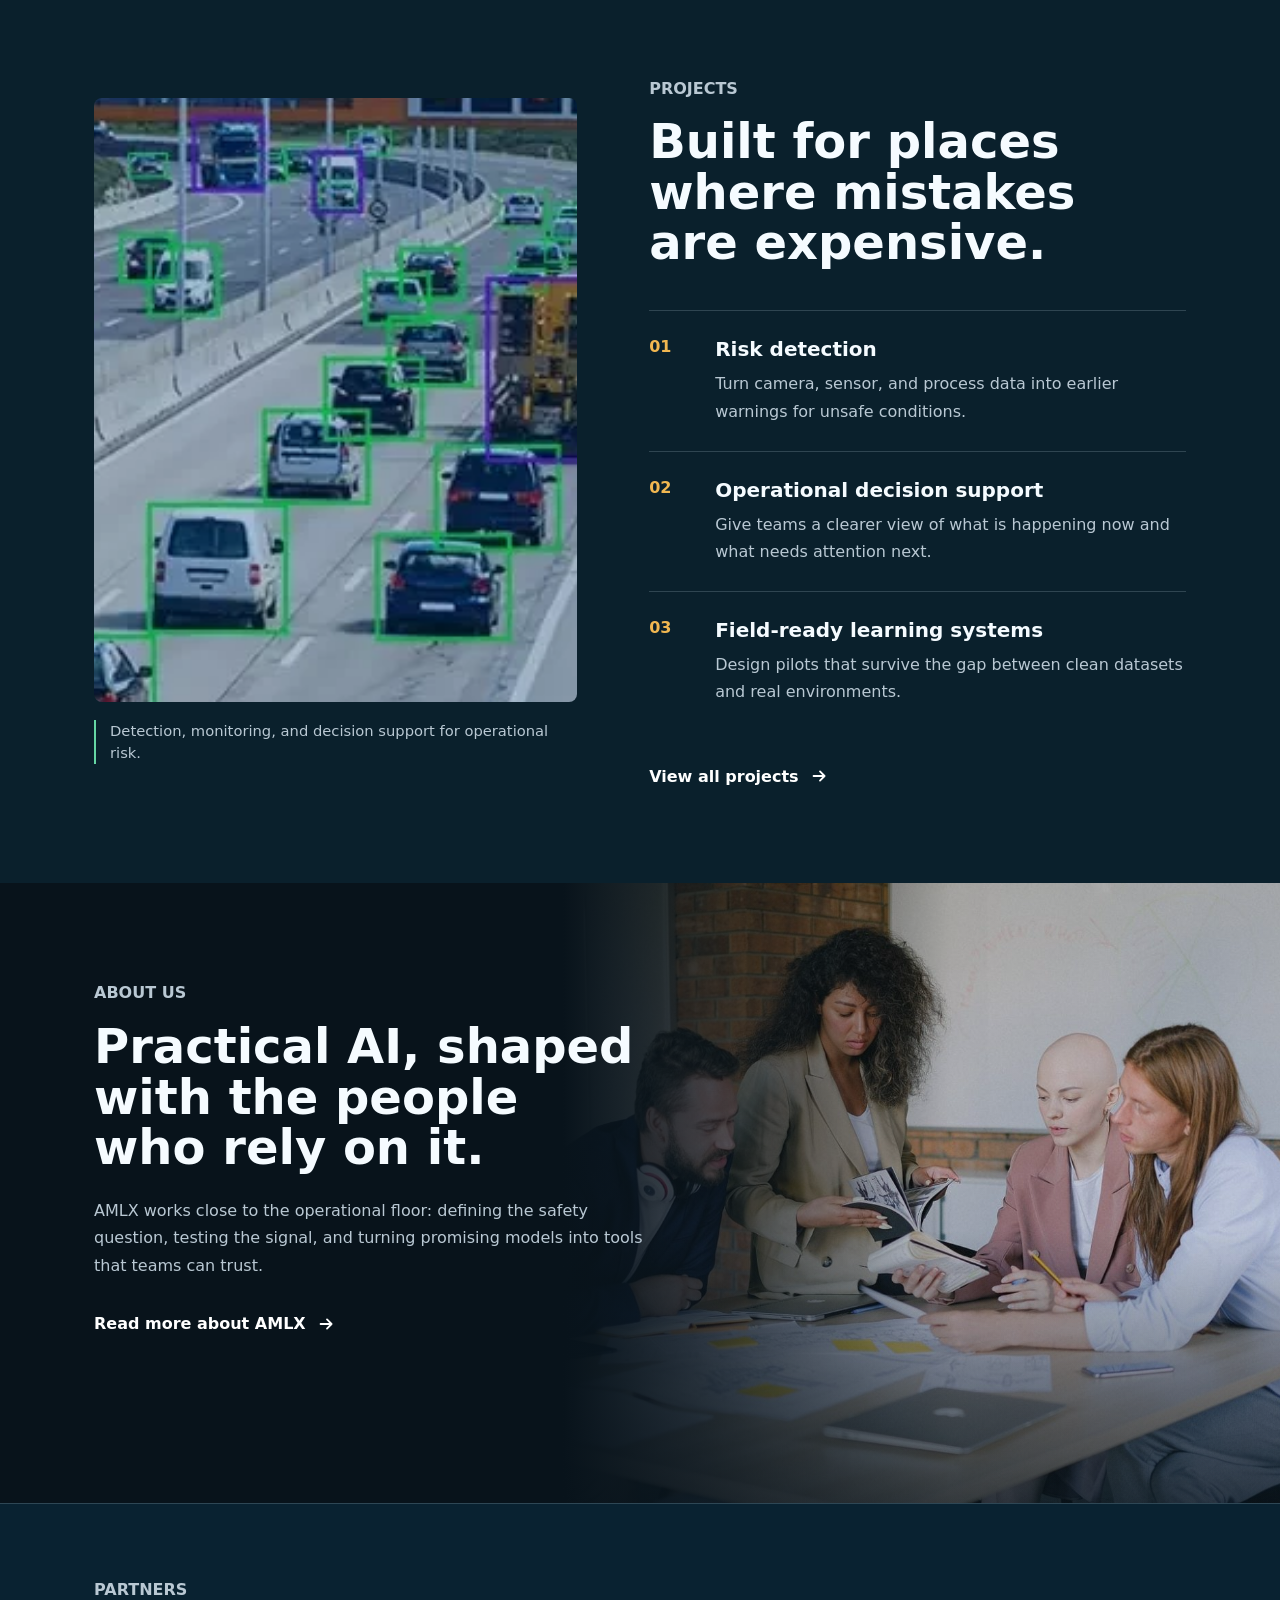
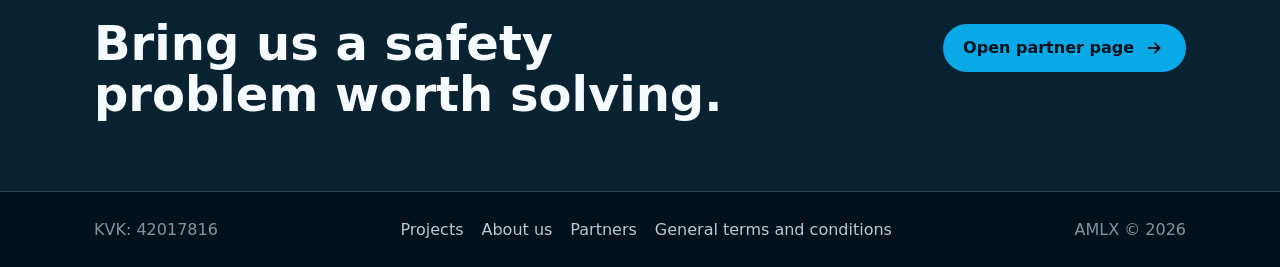
==== commit 331ffc38: "Use clean URLs for site navigation" ====
--- a/index.html
+++ b/index.html
@@ -13,19 +13,19 @@
   </head>
   <body>
     <header class="site-header" data-header>
-      <a class="brand" href="index.html" aria-label="AMLX home">
+      <a class="brand" href="/" aria-label="AMLX home">
         <span class="brand__matte">
           <img src="assets/amlx-logo.png" alt="AMLX" />
         </span>
       </a>
       <nav class="site-nav" aria-label="Primary navigation">
-        <a class="is-active" href="index.html">Home</a>
-        <a href="projects.html">Projects</a>
-        <a href="about.html">About us</a>
-        <a href="partners.html">Partners</a>
-        <a href="partners.html#contact">Contact</a>
+        <a class="is-active" href="/">Home</a>
+        <a href="/projects">Projects</a>
+        <a href="/about">About us</a>
+        <a href="/partners">Partners</a>
+        <a href="/partners#contact">Contact</a>
       </nav>
-      <a class="mobile-partner-link" href="partners.html">Partners</a>
+      <a class="mobile-partner-link" href="/partners">Partners</a>
     </header>
 
     <main>
@@ -44,7 +44,7 @@
             industry, and safety-critical environments, turning complex operational data into practical decisions.
           </p>
           <div class="hero__actions" data-reveal>
-            <a class="button button--primary" href="partners.html">
+            <a class="button button--primary" href="/partners">
               Start a pilot
               <svg aria-hidden="true" viewBox="0 0 24 24">
                 <path d="M5 12h12m-5-5 5 5-5 5" />
@@ -150,7 +150,7 @@
               </article>
             </div>
             <div class="section-link" data-reveal>
-              <a href="projects.html">
+              <a href="/projects">
                 View all projects
                 <svg aria-hidden="true" viewBox="0 0 24 24">
                   <path d="M5 12h12m-5-5 5 5-5 5" />
@@ -173,7 +173,7 @@
             and turning promising models into tools that teams can trust.
           </p>
           <div class="section-link" data-reveal>
-            <a href="about.html">
+            <a href="/about">
               Read more about AMLX
               <svg aria-hidden="true" viewBox="0 0 24 24">
                 <path d="M5 12h12m-5-5 5 5-5 5" />
@@ -186,10 +186,10 @@
       <section class="section section--cta" aria-labelledby="cta-title">
         <div class="section__inner cta-row" data-reveal>
           <div>
-            <p class="eyebrow">Partners and customers</p>
+            <p class="eyebrow">Partners</p>
             <h2 id="cta-title">Bring us a safety problem worth solving.</h2>
           </div>
-          <a class="button button--primary" href="partners.html">
+          <a class="button button--primary" href="/partners">
             Open partner page
             <svg aria-hidden="true" viewBox="0 0 24 24">
               <path d="M5 12h12m-5-5 5 5-5 5" />
@@ -203,9 +203,9 @@
       <div class="footer__inner">
         <p>KVK: 42017816</p>
         <nav aria-label="Footer navigation">
-          <a href="projects.html">Projects</a>
-          <a href="about.html">About us</a>
-          <a href="partners.html">Partners & Customers</a>
+          <a href="/projects">Projects</a>
+          <a href="/about">About us</a>
+          <a href="/partners">Partners</a>
           <a href="https://amlx.nl/wp-content/uploads/go-x/u/ba1bdc76-27a0-4591-be7f-040c24e2b5a5/AMLX-general-terms-and-conditions.pdf">General terms and conditions</a>
         </nav>
         <p>AMLX © 2026</p>
